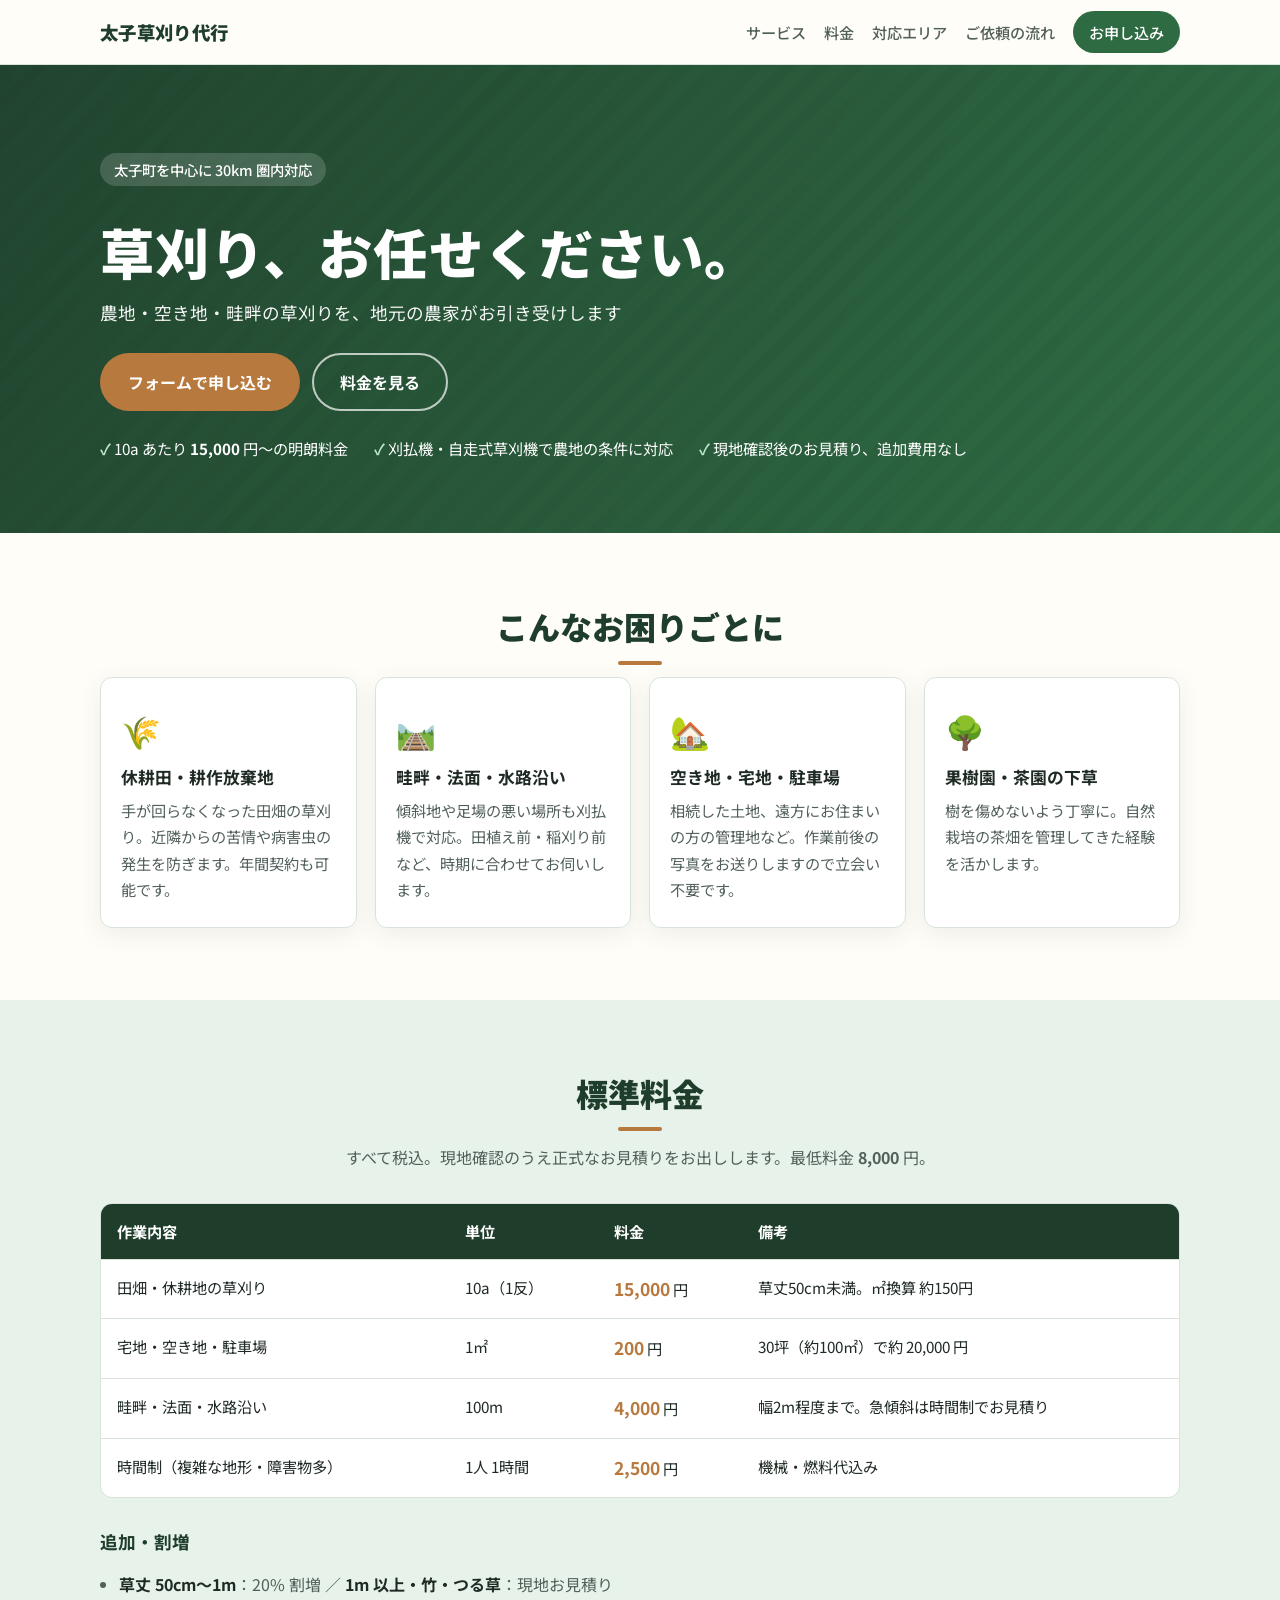
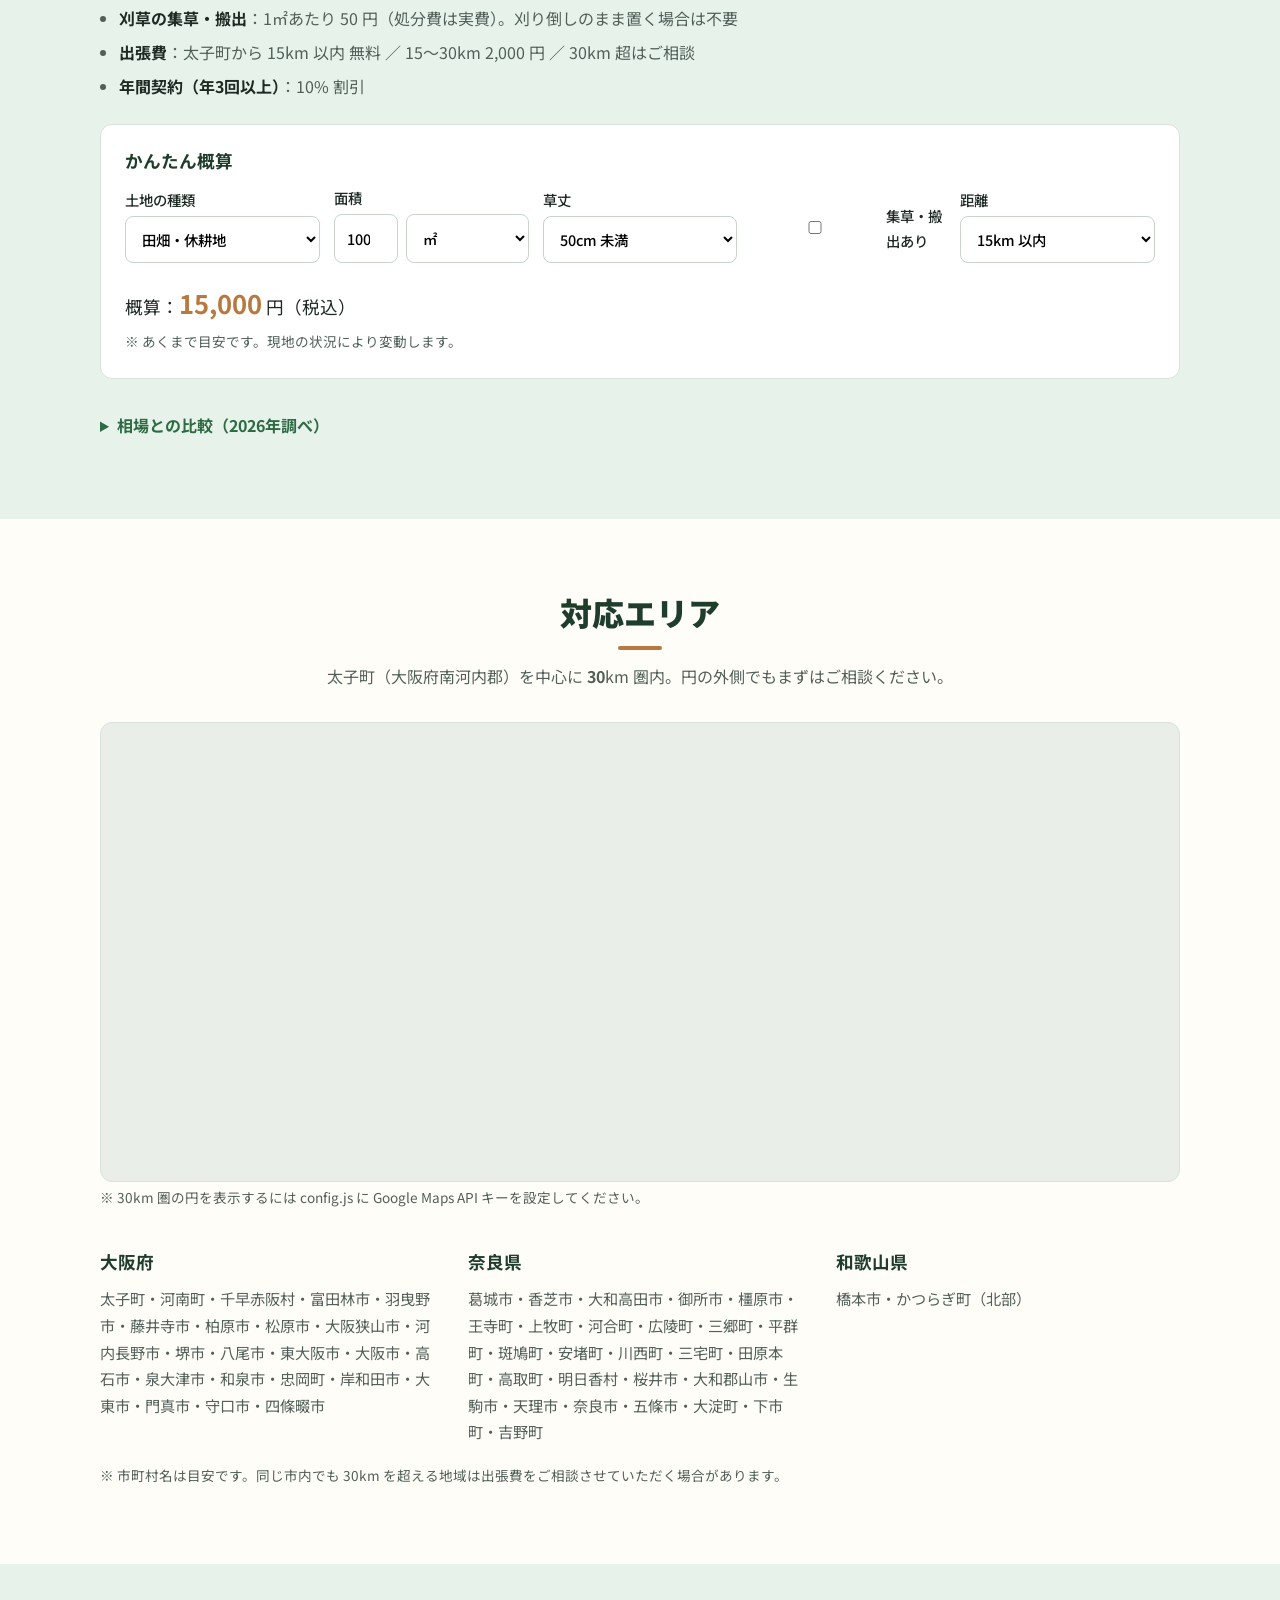
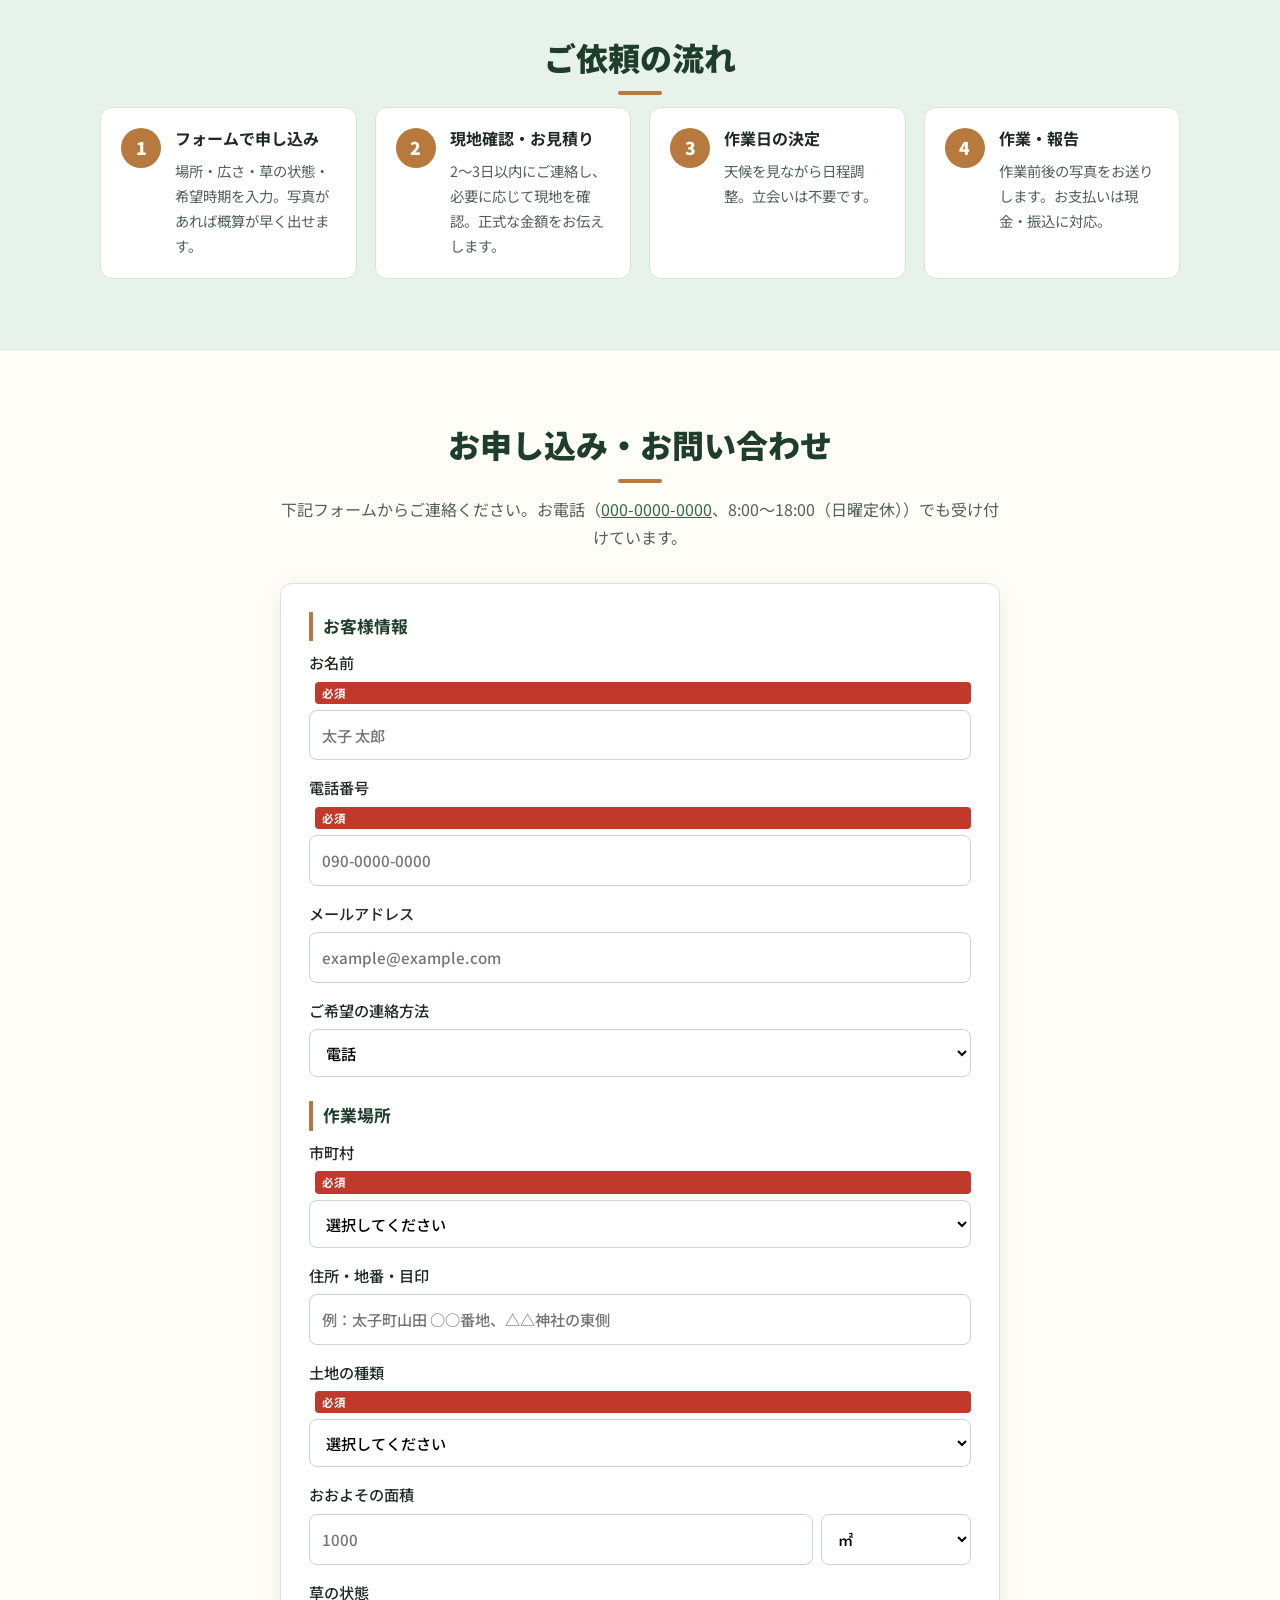
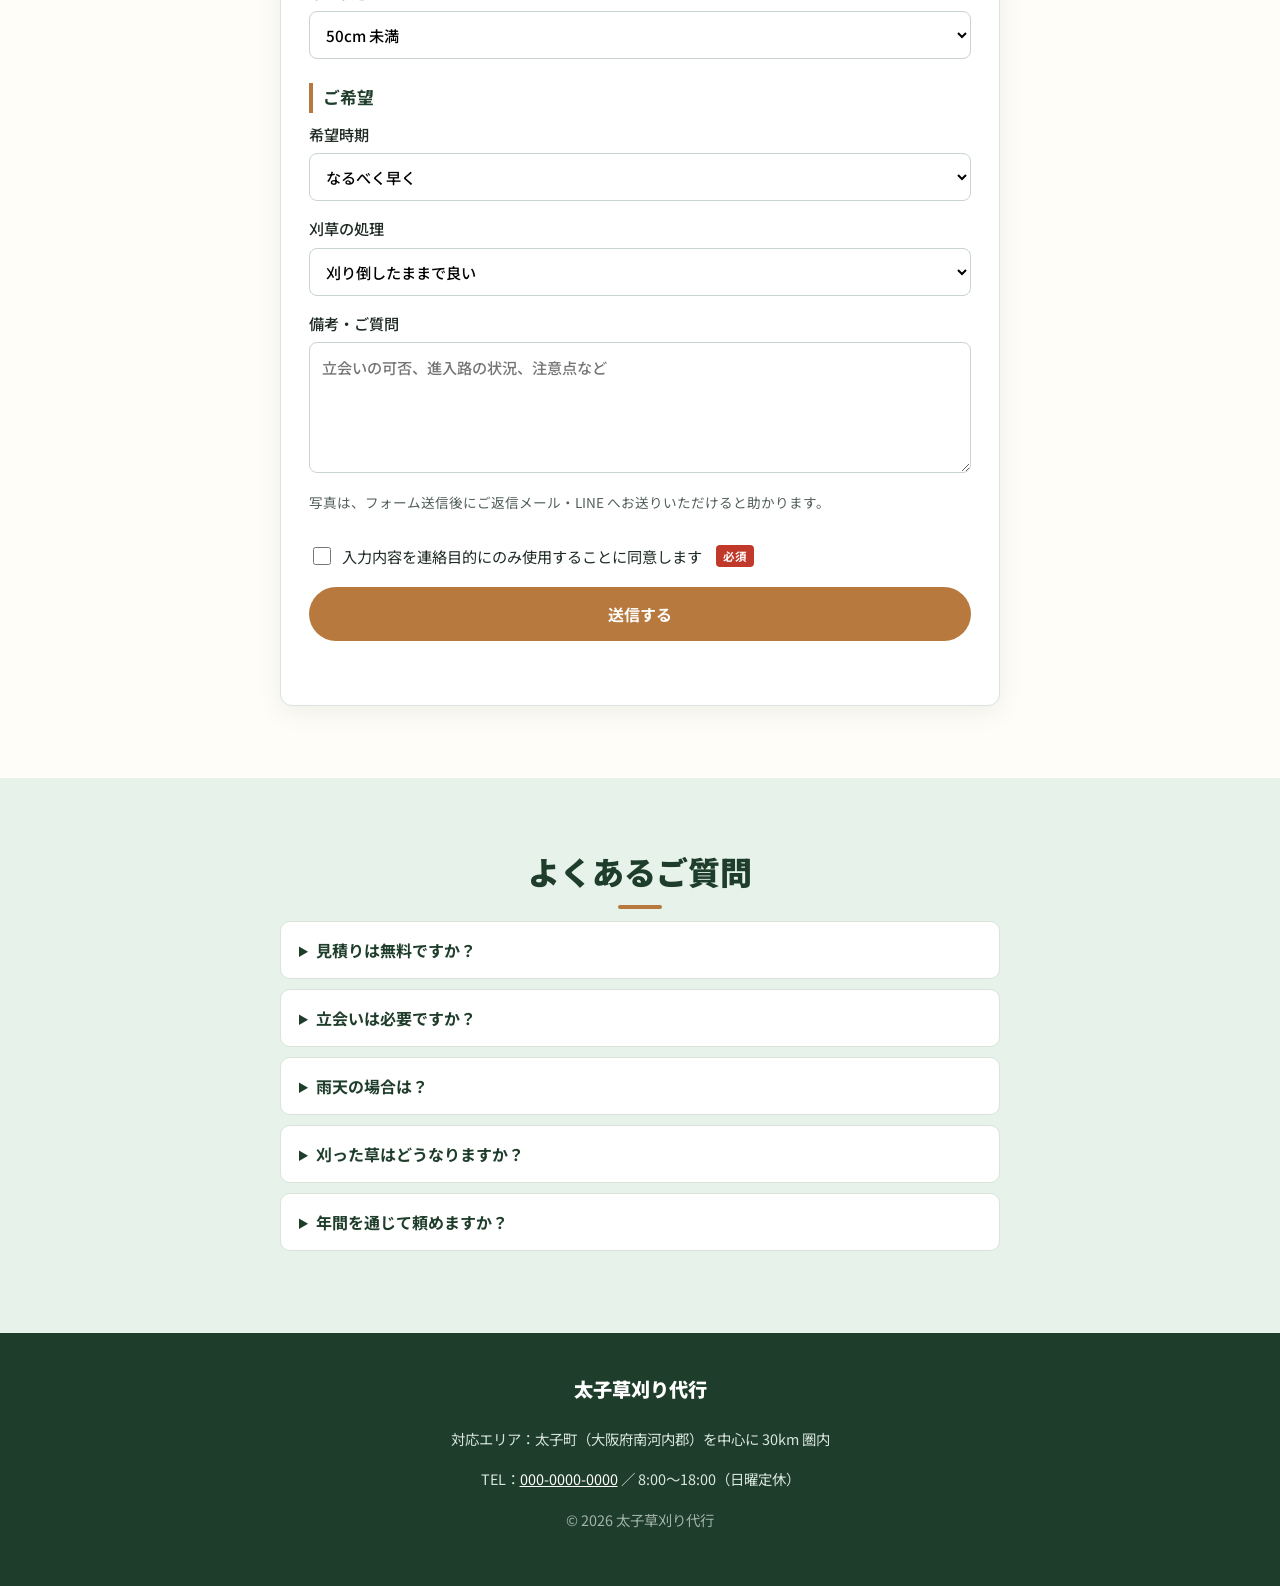
==== index.html @ 206f09eb "草刈り代行サービスのウェブサイトを作成 - 太子町（大阪府南河内郡）を中心に30km圏内を対応エリアとするLP - Google Maps でピンと30km円を表示（APIキー未設定時は埋め込み地図に" ====
<!DOCTYPE html>
<html lang="ja">
<head>
  <meta charset="UTF-8">
  <meta name="viewport" content="width=device-width, initial-scale=1.0">
  <title>太子草刈り代行｜農地・空き地の草刈り代行サービス（太子町から30km圏内）</title>
  <meta name="description" content="大阪府太子町を中心に30km圏内で、田畑・休耕地・畦畔・空き地の草刈りを代行します。明朗な標準料金、フォームで簡単受付。">
  <link rel="preconnect" href="https://fonts.googleapis.com">
  <link href="https://fonts.googleapis.com/css2?family=Noto+Sans+JP:wght@400;500;700;900&display=swap" rel="stylesheet">
  <link rel="stylesheet" href="assets/style.css">
</head>
<body>

<header class="site-header">
  <div class="container header-inner">
    <a href="#top" class="brand" data-biz="name">太子草刈り代行</a>
    <nav class="nav">
      <a href="#service">サービス</a>
      <a href="#pricing">料金</a>
      <a href="#area">対応エリア</a>
      <a href="#flow">ご依頼の流れ</a>
      <a href="#contact" class="nav-cta">お申し込み</a>
    </nav>
  </div>
</header>

<main id="top">

  <!-- ヒーロー -->
  <section class="hero">
    <div class="container hero-inner">
      <p class="hero-eyebrow">太子町を中心に 30km 圏内対応</p>
      <h1 class="hero-title">草刈り、<br class="sp-only">お任せください。</h1>
      <p class="hero-lead" data-biz="tagline">農地・空き地・畦畔の草刈りを、地元の農家がお引き受けします</p>
      <div class="hero-actions">
        <a href="#contact" class="btn btn-primary">フォームで申し込む</a>
        <a href="#pricing" class="btn btn-ghost">料金を見る</a>
      </div>
      <ul class="hero-points">
        <li>10a あたり <strong data-price="farmlandPer10a">15,000</strong> 円〜の明朗料金</li>
        <li>刈払機・自走式草刈機で農地の条件に対応</li>
        <li>現地確認後のお見積り、追加費用なし</li>
      </ul>
    </div>
  </section>

  <!-- サービス -->
  <section id="service" class="section">
    <div class="container">
      <h2 class="section-title">こんなお困りごとに</h2>
      <div class="cards">
        <article class="card">
          <div class="card-icon">🌾</div>
          <h3>休耕田・耕作放棄地</h3>
          <p>手が回らなくなった田畑の草刈り。近隣からの苦情や病害虫の発生を防ぎます。年間契約も可能です。</p>
        </article>
        <article class="card">
          <div class="card-icon">🛤️</div>
          <h3>畦畔・法面・水路沿い</h3>
          <p>傾斜地や足場の悪い場所も刈払機で対応。田植え前・稲刈り前など、時期に合わせてお伺いします。</p>
        </article>
        <article class="card">
          <div class="card-icon">🏡</div>
          <h3>空き地・宅地・駐車場</h3>
          <p>相続した土地、遠方にお住まいの方の管理地など。作業前後の写真をお送りしますので立会い不要です。</p>
        </article>
        <article class="card">
          <div class="card-icon">🌳</div>
          <h3>果樹園・茶園の下草</h3>
          <p>樹を傷めないよう丁寧に。自然栽培の茶畑を管理してきた経験を活かします。</p>
        </article>
      </div>
    </div>
  </section>

  <!-- 料金 -->
  <section id="pricing" class="section section-alt">
    <div class="container">
      <h2 class="section-title">標準料金</h2>
      <p class="section-lead">すべて税込。現地確認のうえ正式なお見積りをお出しします。最低料金 <strong data-price="minCharge">8,000</strong> 円。</p>

      <div class="table-wrap">
        <table class="price-table">
          <thead>
            <tr><th>作業内容</th><th>単位</th><th>料金</th><th>備考</th></tr>
          </thead>
          <tbody>
            <tr>
              <td>田畑・休耕地の草刈り</td>
              <td>10a（1反）</td>
              <td><strong data-price="farmlandPer10a">15,000</strong> 円</td>
              <td>草丈50cm未満。㎡換算 約<span data-price="farmlandPerSqm">150</span>円</td>
            </tr>
            <tr>
              <td>宅地・空き地・駐車場</td>
              <td>1㎡</td>
              <td><strong data-price="residentialPerSqm">200</strong> 円</td>
              <td>30坪（約100㎡）で約 <span data-calc="residential100">20,000</span> 円</td>
            </tr>
            <tr>
              <td>畦畔・法面・水路沿い</td>
              <td>100m</td>
              <td><strong data-price="ridgePer100m">4,000</strong> 円</td>
              <td>幅2m程度まで。急傾斜は時間制でお見積り</td>
            </tr>
            <tr>
              <td>時間制（複雑な地形・障害物多）</td>
              <td>1人 1時間</td>
              <td><strong data-price="hourly">2,500</strong> 円</td>
              <td>機械・燃料代込み</td>
            </tr>
          </tbody>
        </table>
      </div>

      <h3 class="sub-title">追加・割増</h3>
      <ul class="fee-list">
        <li><strong>草丈 50cm〜1m</strong>：<span data-price-pct="tallGrassSurcharge">20</span>% 割増 ／ <strong>1m 以上・竹・つる草</strong>：現地お見積り</li>
        <li><strong>刈草の集草・搬出</strong>：1㎡あたり <span data-price="disposalPerSqm">50</span> 円（処分費は実費）。刈り倒しのまま置く場合は不要</li>
        <li><strong>出張費</strong>：太子町から 15km 以内 無料 ／ 15〜30km <span data-price="travelFeeOver15km">2,000</span> 円 ／ 30km 超はご相談</li>
        <li><strong>年間契約（年3回以上）</strong>：10% 割引</li>
      </ul>

      <!-- 概算シミュレーター -->
      <div class="calc">
        <h3 class="sub-title">かんたん概算</h3>
        <div class="calc-grid">
          <label>土地の種類
            <select id="calc-type">
              <option value="farmland">田畑・休耕地</option>
              <option value="residential">宅地・空き地・駐車場</option>
            </select>
          </label>
          <label>面積
            <span class="input-unit">
              <input type="number" id="calc-area" min="1" step="1" value="1000" inputmode="numeric">
              <select id="calc-unit">
                <option value="sqm">㎡</option>
                <option value="a">a（アール）</option>
                <option value="tsubo">坪</option>
              </select>
            </span>
          </label>
          <label>草丈
            <select id="calc-height">
              <option value="low">50cm 未満</option>
              <option value="mid">50cm〜1m（20%増）</option>
            </select>
          </label>
          <label class="check">
            <input type="checkbox" id="calc-disposal"> 集草・搬出あり
          </label>
          <label>距離
            <select id="calc-distance">
              <option value="near">15km 以内</option>
              <option value="far">15〜30km</option>
            </select>
          </label>
        </div>
        <p class="calc-result">概算：<strong id="calc-total">—</strong> 円（税込）</p>
        <p class="calc-note">※ あくまで目安です。現地の状況により変動します。</p>
      </div>

      <details class="market">
        <summary>相場との比較（2026年調べ）</summary>
        <div class="table-wrap">
          <table class="price-table compact">
            <thead><tr><th>依頼先</th><th>相場</th><th>特徴</th></tr></thead>
            <tbody>
              <tr><td>造園・専門業者（宅地）</td><td>100〜300円/㎡（草丈高いと〜500円）</td><td>仕上がり丁寧、出張費・処分費別途が多い</td></tr>
              <tr><td>シルバー人材センター</td><td>1,000〜2,000円/時間、または100〜300円/㎡</td><td>安価だが繁忙期は数週間待ち、機械作業に制限</td></tr>
              <tr><td>農地専門の受託（休耕田）</td><td>1万円台前半〜4万円/10a</td><td>畦畔・搬出・草丈1m超で加算</td></tr>
              <tr><td>畦畔草刈り（農業会議標準）</td><td>約4,300円/100m、時間制1,350〜2,500円</td><td>自治体の農作業標準料金の例</td></tr>
            </tbody>
          </table>
        </div>
        <p class="calc-note">出典一覧は <a href="docs/pricing-research.md">料金調査メモ</a> をご覧ください。</p>
      </details>
    </div>
  </section>

  <!-- 対応エリア -->
  <section id="area" class="section">
    <div class="container">
      <h2 class="section-title">対応エリア</h2>
      <p class="section-lead"><span data-center-label>太子町（大阪府南河内郡）</span>を中心に <strong data-radius>30</strong>km 圏内。円の外側でもまずはご相談ください。</p>

      <div id="map" class="map" aria-label="対応エリア地図"></div>
      <p id="map-note" class="calc-note"></p>

      <div class="area-lists">
        <div>
          <h3 class="sub-title">大阪府</h3>
          <p>太子町・河南町・千早赤阪村・富田林市・羽曳野市・藤井寺市・柏原市・松原市・大阪狭山市・河内長野市・堺市・八尾市・東大阪市・大阪市・高石市・泉大津市・和泉市・忠岡町・岸和田市・大東市・門真市・守口市・四條畷市</p>
        </div>
        <div>
          <h3 class="sub-title">奈良県</h3>
          <p>葛城市・香芝市・大和高田市・御所市・橿原市・王寺町・上牧町・河合町・広陵町・三郷町・平群町・斑鳩町・安堵町・川西町・三宅町・田原本町・高取町・明日香村・桜井市・大和郡山市・生駒市・天理市・奈良市・五條市・大淀町・下市町・吉野町</p>
        </div>
        <div>
          <h3 class="sub-title">和歌山県</h3>
          <p>橋本市・かつらぎ町（北部）</p>
        </div>
      </div>
      <p class="calc-note">※ 市町村名は目安です。同じ市内でも 30km を超える地域は出張費をご相談させていただく場合があります。</p>
    </div>
  </section>

  <!-- 流れ -->
  <section id="flow" class="section section-alt">
    <div class="container">
      <h2 class="section-title">ご依頼の流れ</h2>
      <ol class="flow">
        <li><span class="flow-num">1</span><div><h3>フォームで申し込み</h3><p>場所・広さ・草の状態・希望時期を入力。写真があれば概算が早く出せます。</p></div></li>
        <li><span class="flow-num">2</span><div><h3>現地確認・お見積り</h3><p>2〜3日以内にご連絡し、必要に応じて現地を確認。正式な金額をお伝えします。</p></div></li>
        <li><span class="flow-num">3</span><div><h3>作業日の決定</h3><p>天候を見ながら日程調整。立会いは不要です。</p></div></li>
        <li><span class="flow-num">4</span><div><h3>作業・報告</h3><p>作業前後の写真をお送りします。お支払いは現金・振込に対応。</p></div></li>
      </ol>
    </div>
  </section>

  <!-- 申し込みフォーム -->
  <section id="contact" class="section">
    <div class="container narrow">
      <h2 class="section-title">お申し込み・お問い合わせ</h2>
      <p class="section-lead">下記フォームからご連絡ください。お電話（<a href="#" data-biz-tel>000-0000-0000</a>、<span data-biz="hours">8:00〜18:00</span>）でも受け付けています。</p>

      <form id="request-form" class="form" novalidate>
        <input type="text" name="_gotcha" class="hp" tabindex="-1" autocomplete="off">

        <fieldset>
          <legend>お客様情報</legend>
          <label>お名前 <span class="req">必須</span>
            <input type="text" name="name" required autocomplete="name" placeholder="太子 太郎">
          </label>
          <label>電話番号 <span class="req">必須</span>
            <input type="tel" name="phone" required autocomplete="tel" placeholder="090-0000-0000">
          </label>
          <label>メールアドレス
            <input type="email" name="email" autocomplete="email" placeholder="example@example.com">
          </label>
          <label>ご希望の連絡方法
            <select name="contact_method">
              <option>電話</option>
              <option>メール</option>
              <option>LINE</option>
            </select>
          </label>
        </fieldset>

        <fieldset>
          <legend>作業場所</legend>
          <label>市町村 <span class="req">必須</span>
            <select name="city" id="city-select" required>
              <option value="">選択してください</option>
            </select>
          </label>
          <label>住所・地番・目印
            <input type="text" name="address" placeholder="例：太子町山田 ○○番地、△△神社の東側">
          </label>
          <label>土地の種類 <span class="req">必須</span>
            <select name="land_type" required>
              <option value="">選択してください</option>
              <option>田・休耕田</option>
              <option>畑・休耕畑</option>
              <option>畦畔・法面・水路沿い</option>
              <option>空き地・宅地</option>
              <option>駐車場・資材置き場</option>
              <option>果樹園・茶園</option>
              <option>その他</option>
            </select>
          </label>
          <label>おおよその面積
            <span class="input-unit">
              <input type="number" name="area" min="1" step="1" inputmode="numeric" placeholder="1000">
              <select name="area_unit">
                <option>㎡</option>
                <option>a</option>
                <option>坪</option>
                <option>m（畦の長さ）</option>
              </select>
            </span>
          </label>
          <label>草の状態
            <select name="grass_height">
              <option>50cm 未満</option>
              <option>50cm〜1m</option>
              <option>1m 以上</option>
              <option>竹・つる草・木が混じる</option>
              <option>わからない</option>
            </select>
          </label>
        </fieldset>

        <fieldset>
          <legend>ご希望</legend>
          <label>希望時期
            <select name="timing">
              <option>なるべく早く</option>
              <option>1ヶ月以内</option>
              <option>日程指定あり（備考に記入）</option>
              <option>年間契約を相談したい</option>
            </select>
          </label>
          <label>刈草の処理
            <select name="disposal">
              <option>刈り倒したままで良い</option>
              <option>集草・搬出してほしい</option>
              <option>相談したい</option>
            </select>
          </label>
          <label>備考・ご質問
            <textarea name="message" rows="4" placeholder="立会いの可否、進入路の状況、注意点など"></textarea>
          </label>
          <p class="calc-note">写真は、フォーム送信後にご返信メール・LINE へお送りいただけると助かります。</p>
        </fieldset>

        <label class="check consent">
          <input type="checkbox" name="consent" required> 入力内容を連絡目的にのみ使用することに同意します <span class="req">必須</span>
        </label>

        <button type="submit" class="btn btn-primary btn-block" id="submit-btn">送信する</button>
        <p id="form-status" class="form-status" role="status" aria-live="polite"></p>
      </form>
    </div>
  </section>

  <!-- FAQ -->
  <section class="section section-alt">
    <div class="container narrow">
      <h2 class="section-title">よくあるご質問</h2>
      <details class="faq"><summary>見積りは無料ですか？</summary><p>無料です。写真で概算をお伝えし、必要な場合のみ現地確認に伺います。</p></details>
      <details class="faq"><summary>立会いは必要ですか？</summary><p>不要です。場所と範囲が分かれば、作業前後の写真をお送りして完了報告します。</p></details>
      <details class="faq"><summary>雨天の場合は？</summary><p>安全のため延期し、翌候補日をご連絡します。</p></details>
      <details class="faq"><summary>刈った草はどうなりますか？</summary><p>基本は刈り倒したまま（農地では堆肥化に有効）。搬出をご希望の場合は集草費と処分実費を頂きます。</p></details>
      <details class="faq"><summary>年間を通じて頼めますか？</summary><p>年3回以上の年間契約で10%割引となります。時期は田植え前・梅雨明け・秋など、ご相談のうえ決めます。</p></details>
    </div>
  </section>

</main>

<footer class="site-footer">
  <div class="container">
    <p class="footer-brand" data-biz="name">太子草刈り代行</p>
    <p>対応エリア：<span data-center-label>太子町</span>を中心に <span data-radius>30</span>km 圏内</p>
    <p>TEL：<a href="#" data-biz-tel>000-0000-0000</a> ／ <span data-biz="hours">8:00〜18:00</span></p>
    <p class="copyright">© <span id="year"></span> <span data-biz="name">太子草刈り代行</span></p>
  </div>
</footer>

<script src="config.js"></script>
<script src="assets/app.js"></script>
</body>
</html>
---- assets/style.css ----
:root {
  --green-900: #1f3d2b;
  --green-700: #2e6b43;
  --green-500: #3f8f5a;
  --green-100: #e6f2ea;
  --earth-500: #b7793d;
  --earth-100: #fbf4ea;
  --ink: #1e2a23;
  --ink-soft: #52605a;
  --line: #d9e3dc;
  --bg: #fffdf8;
  --white: #fff;
  --radius: 12px;
  --shadow: 0 6px 24px rgba(31, 61, 43, .08);
}

* { box-sizing: border-box; }
html { scroll-behavior: smooth; scroll-padding-top: 72px; }
body {
  margin: 0;
  font-family: "Noto Sans JP", "Hiragino Sans", "Yu Gothic", sans-serif;
  color: var(--ink);
  background: var(--bg);
  line-height: 1.75;
  -webkit-font-smoothing: antialiased;
}
a { color: var(--green-700); }
h1, h2, h3 { line-height: 1.35; margin: 0 0 .5em; }
p { margin: 0 0 1em; }
.container { width: min(1080px, 100% - 32px); margin-inline: auto; }
.container.narrow { width: min(720px, 100% - 32px); }
.sp-only { display: none; }

/* header */
.site-header {
  position: sticky; top: 0; z-index: 50;
  background: rgba(255, 253, 248, .92);
  backdrop-filter: blur(8px);
  border-bottom: 1px solid var(--line);
}
.header-inner { display: flex; align-items: center; justify-content: space-between; height: 64px; }
.brand { font-weight: 900; font-size: 1.15rem; color: var(--green-900); text-decoration: none; letter-spacing: .02em; }
.nav { display: flex; gap: 18px; align-items: center; }
.nav a { text-decoration: none; color: var(--ink-soft); font-weight: 500; font-size: .95rem; }
.nav a:hover { color: var(--green-700); }
.nav-cta { background: var(--green-700); color: #fff !important; padding: 8px 16px; border-radius: 999px; }

/* hero */
.hero {
  background:
    linear-gradient(120deg, rgba(31,61,43,.88), rgba(46,107,67,.72)),
    repeating-linear-gradient(135deg, #2e6b43 0 12px, #35774c 12px 24px);
  color: #fff;
  padding: 88px 0 72px;
}
.hero-eyebrow { display: inline-block; background: rgba(255,255,255,.16); padding: 4px 14px; border-radius: 999px; font-size: .9rem; font-weight: 500; }
.hero-title { font-size: clamp(2.1rem, 5vw, 3.4rem); font-weight: 900; letter-spacing: .02em; margin: 14px 0 10px; }
.hero-lead { font-size: 1.1rem; opacity: .95; max-width: 640px; }
.hero-actions { display: flex; gap: 12px; flex-wrap: wrap; margin: 24px 0; }
.hero-points { list-style: none; padding: 0; margin: 0; display: flex; gap: 10px 26px; flex-wrap: wrap; font-size: .95rem; }
.hero-points li::before { content: "✓ "; color: #b9e6c6; font-weight: 700; }

/* buttons */
.btn {
  display: inline-block; padding: 13px 26px; border-radius: 999px;
  font-weight: 700; text-decoration: none; border: 2px solid transparent;
  cursor: pointer; font-size: 1rem; font-family: inherit; transition: transform .12s, box-shadow .12s;
}
.btn:hover { transform: translateY(-1px); box-shadow: var(--shadow); }
.btn-primary { background: var(--earth-500); color: #fff; }
.btn-ghost { background: transparent; color: #fff; border-color: rgba(255,255,255,.7); }
.btn-block { width: 100%; }
.btn[disabled] { opacity: .6; cursor: wait; transform: none; }

/* sections */
.section { padding: 72px 0; }
.section-alt { background: var(--green-100); }
.section-title { font-size: clamp(1.5rem, 3vw, 2rem); font-weight: 900; color: var(--green-900); text-align: center; margin-bottom: 12px; }
.section-title::after { content: ""; display: block; width: 44px; height: 4px; background: var(--earth-500); border-radius: 2px; margin: 12px auto 0; }
.section-lead { text-align: center; color: var(--ink-soft); max-width: 720px; margin: 0 auto 32px; }
.sub-title { font-size: 1.1rem; font-weight: 700; color: var(--green-900); margin: 32px 0 12px; }

/* cards */
.cards { display: grid; grid-template-columns: repeat(auto-fit, minmax(230px, 1fr)); gap: 18px; }
.card { background: var(--white); border: 1px solid var(--line); border-radius: var(--radius); padding: 24px 20px; box-shadow: var(--shadow); }
.card-icon { font-size: 2rem; margin-bottom: 8px; }
.card h3 { font-size: 1.05rem; }
.card p { color: var(--ink-soft); font-size: .95rem; margin: 0; }

/* tables */
.table-wrap { overflow-x: auto; background: var(--white); border-radius: var(--radius); border: 1px solid var(--line); }
.price-table { width: 100%; border-collapse: collapse; font-size: .95rem; min-width: 560px; }
.price-table th, .price-table td { padding: 14px 16px; text-align: left; border-bottom: 1px solid var(--line); vertical-align: top; }
.price-table thead th { background: var(--green-900); color: #fff; font-weight: 700; }
.price-table tbody tr:last-child td { border-bottom: 0; }
.price-table strong { color: var(--earth-500); font-size: 1.15em; }
.price-table.compact { min-width: 480px; font-size: .9rem; }
.fee-list { padding-left: 1.2em; color: var(--ink-soft); }
.fee-list li { margin-bottom: 6px; }
.fee-list strong { color: var(--ink); }

/* calculator */
.calc { background: var(--white); border: 1px solid var(--line); border-radius: var(--radius); padding: 8px 24px 20px; margin-top: 24px; }
.calc .sub-title { margin-top: 16px; }
.calc-grid { display: grid; grid-template-columns: repeat(auto-fit, minmax(180px, 1fr)); gap: 14px; align-items: end; }
.calc-grid label { display: flex; flex-direction: column; gap: 4px; font-size: .9rem; font-weight: 500; }
.calc-grid label.check { flex-direction: row; align-items: center; gap: 8px; padding-bottom: 10px; }
.calc-result { font-size: 1.1rem; margin: 18px 0 4px; }
.calc-result strong { font-size: 1.6rem; color: var(--earth-500); }
.calc-note { font-size: .85rem; color: var(--ink-soft); margin: 4px 0; }

.market { margin-top: 24px; }
.market summary { cursor: pointer; font-weight: 700; color: var(--green-700); padding: 8px 0; }
.market .table-wrap { margin: 8px 0; }

/* map */
.map { width: 100%; height: 460px; border-radius: var(--radius); border: 1px solid var(--line); background: #e9eee9; overflow: hidden; }
.map iframe { width: 100%; height: 100%; border: 0; }
.area-lists { display: grid; grid-template-columns: repeat(auto-fit, minmax(260px, 1fr)); gap: 0 24px; margin-top: 8px; }
.area-lists p { color: var(--ink-soft); font-size: .95rem; }

/* flow */
.flow { list-style: none; padding: 0; margin: 0; display: grid; grid-template-columns: repeat(auto-fit, minmax(230px, 1fr)); gap: 18px; }
.flow li { display: flex; gap: 14px; background: var(--white); border-radius: var(--radius); padding: 20px; border: 1px solid var(--line); }
.flow-num { flex: 0 0 40px; height: 40px; border-radius: 50%; background: var(--earth-500); color: #fff; font-weight: 900; display: grid; place-items: center; font-size: 1.1rem; }
.flow h3 { font-size: 1rem; }
.flow p { font-size: .9rem; color: var(--ink-soft); margin: 0; }

/* form */
.form { background: var(--white); border: 1px solid var(--line); border-radius: var(--radius); padding: 28px; box-shadow: var(--shadow); }
.form fieldset { border: 0; padding: 0; margin: 0 0 24px; display: grid; gap: 14px; }
.form legend { font-weight: 700; color: var(--green-900); padding: 0; margin-bottom: 8px; font-size: 1.05rem; border-left: 4px solid var(--earth-500); padding-left: 10px; }
.form label { display: flex; flex-direction: column; gap: 6px; font-size: .95rem; font-weight: 500; }
.form input[type=text], .form input[type=tel], .form input[type=email], .form input[type=number],
.form select, .form textarea, .calc input, .calc select {
  font: inherit; padding: 11px 12px; border: 1px solid #c9d4cd; border-radius: 8px; background: #fff; width: 100%;
}
.form input:focus, .form select:focus, .form textarea:focus, .calc input:focus, .calc select:focus {
  outline: 2px solid var(--green-500); outline-offset: 1px; border-color: var(--green-500);
}
.form input:user-invalid, .form select:user-invalid { border-color: #c0392b; }
.input-unit { display: grid; grid-template-columns: 1fr auto; gap: 8px; }
.input-unit select { width: auto; min-width: 90px; }
.req { font-size: .72rem; background: #c0392b; color: #fff; padding: 1px 7px; border-radius: 4px; font-weight: 700; margin-left: 6px; vertical-align: middle; }
.form label.check, .calc label.check { flex-direction: row; align-items: center; gap: 8px; }
.form .consent { margin-bottom: 18px; font-weight: 400; }
.form input[type=checkbox] { width: 18px; height: 18px; accent-color: var(--green-700); }
.hp { position: absolute; left: -9999px; opacity: 0; height: 0; width: 0; }
.form-status { margin: 12px 0 0; font-weight: 500; min-height: 1.5em; }
.form-status.ok { color: var(--green-700); }
.form-status.ng { color: #c0392b; }

/* faq */
.faq { background: var(--white); border: 1px solid var(--line); border-radius: 10px; padding: 4px 18px; margin-bottom: 10px; }
.faq summary { cursor: pointer; font-weight: 700; padding: 10px 0; color: var(--green-900); }
.faq p { color: var(--ink-soft); margin: 0 0 12px; font-size: .95rem; }

/* footer */
.site-footer { background: var(--green-900); color: #d8e6dc; padding: 40px 0; font-size: .9rem; text-align: center; }
.site-footer a { color: #fff; }
.footer-brand { font-weight: 900; font-size: 1.2rem; color: #fff; }
.copyright { opacity: .7; margin-top: 16px; }

@media (max-width: 720px) {
  .sp-only { display: inline; }
  .nav a:not(.nav-cta) { display: none; }
  .hero { padding: 64px 0 52px; }
  .section { padding: 56px 0; }
  .form { padding: 20px 16px; }
  .map { height: 360px; }
}
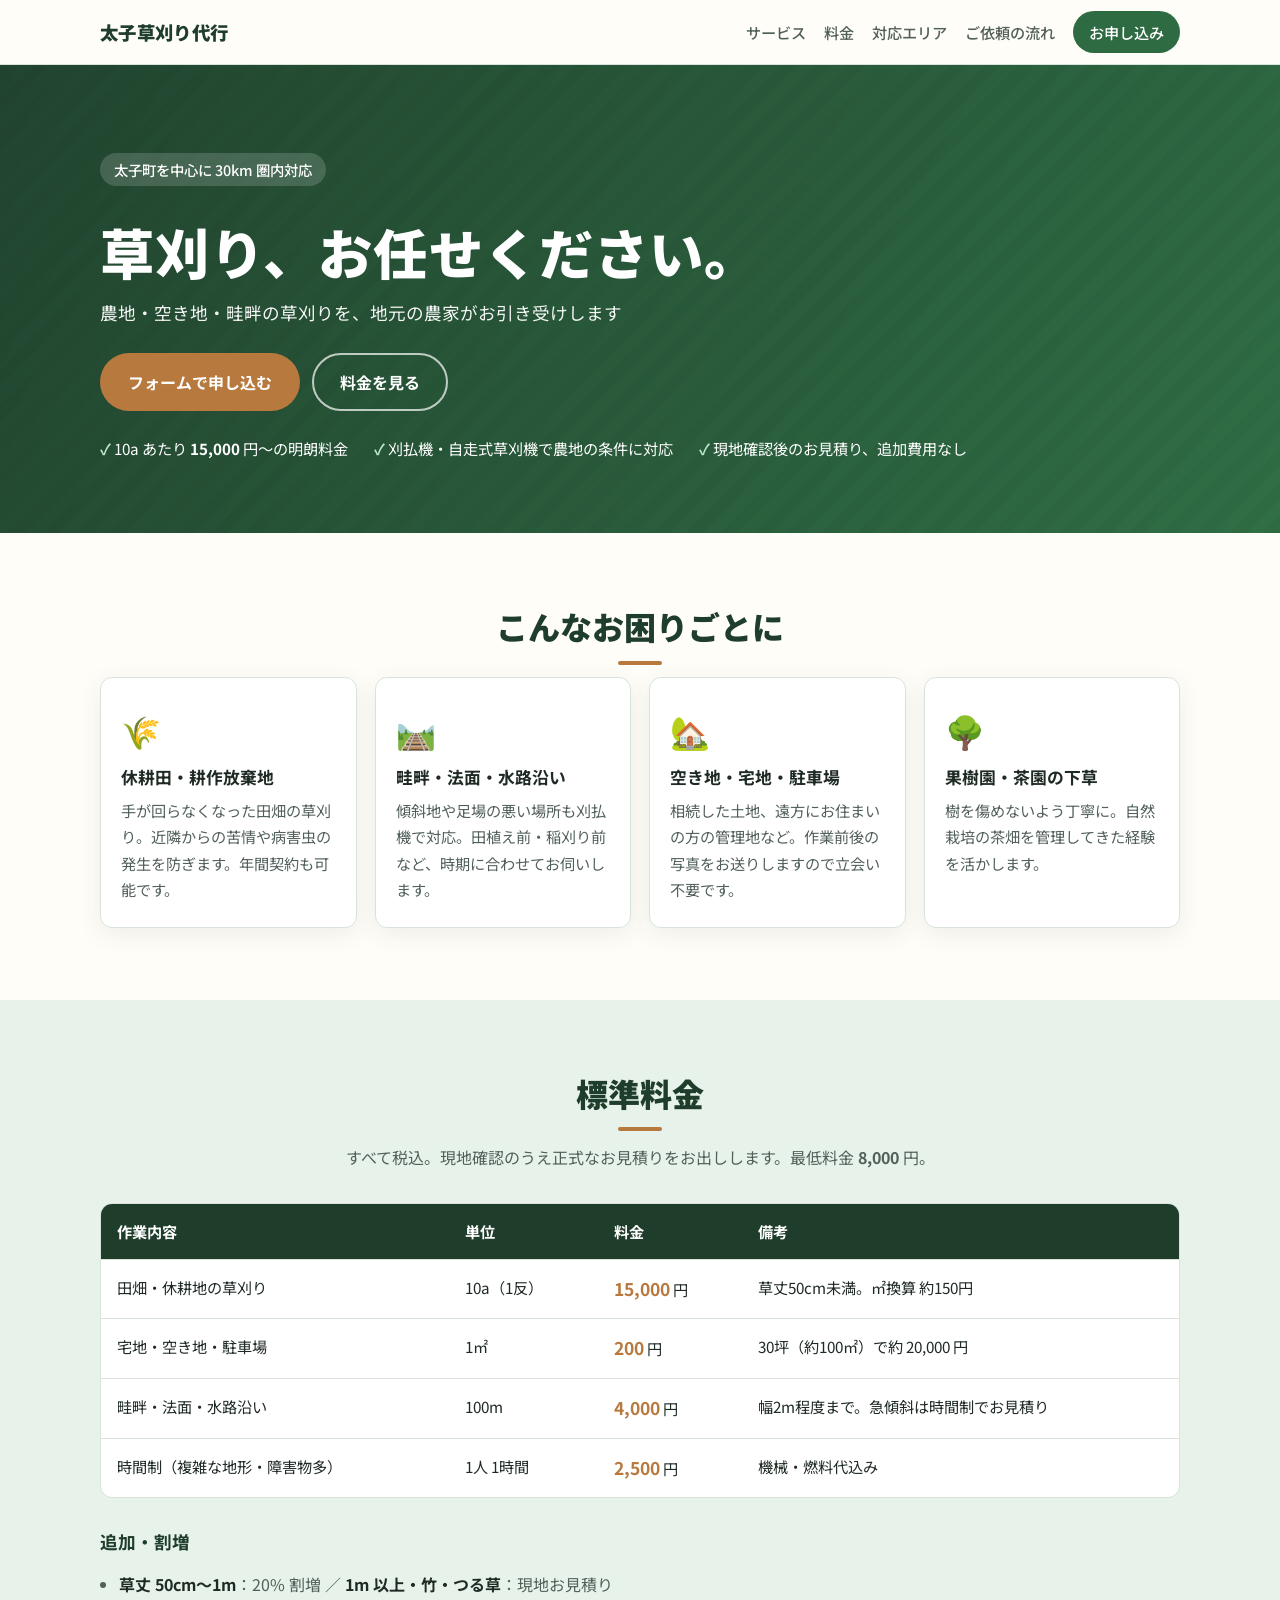
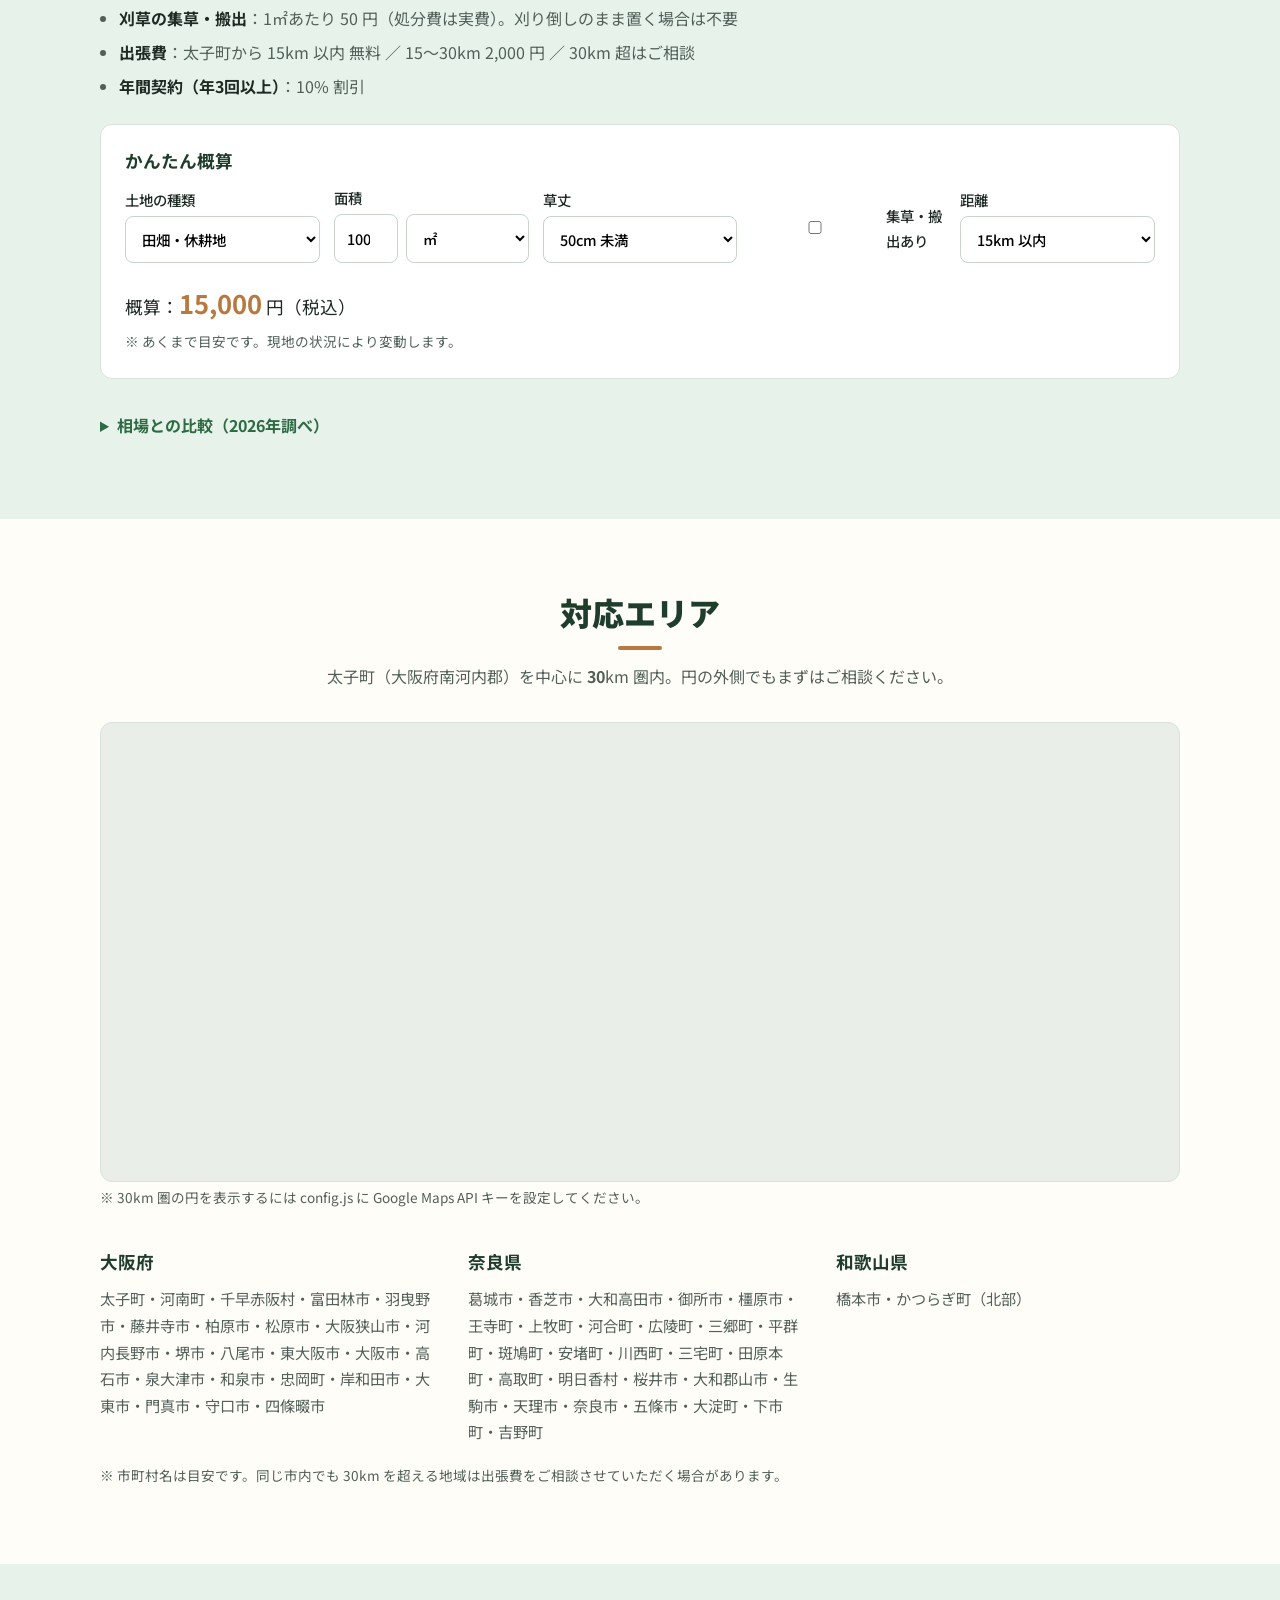
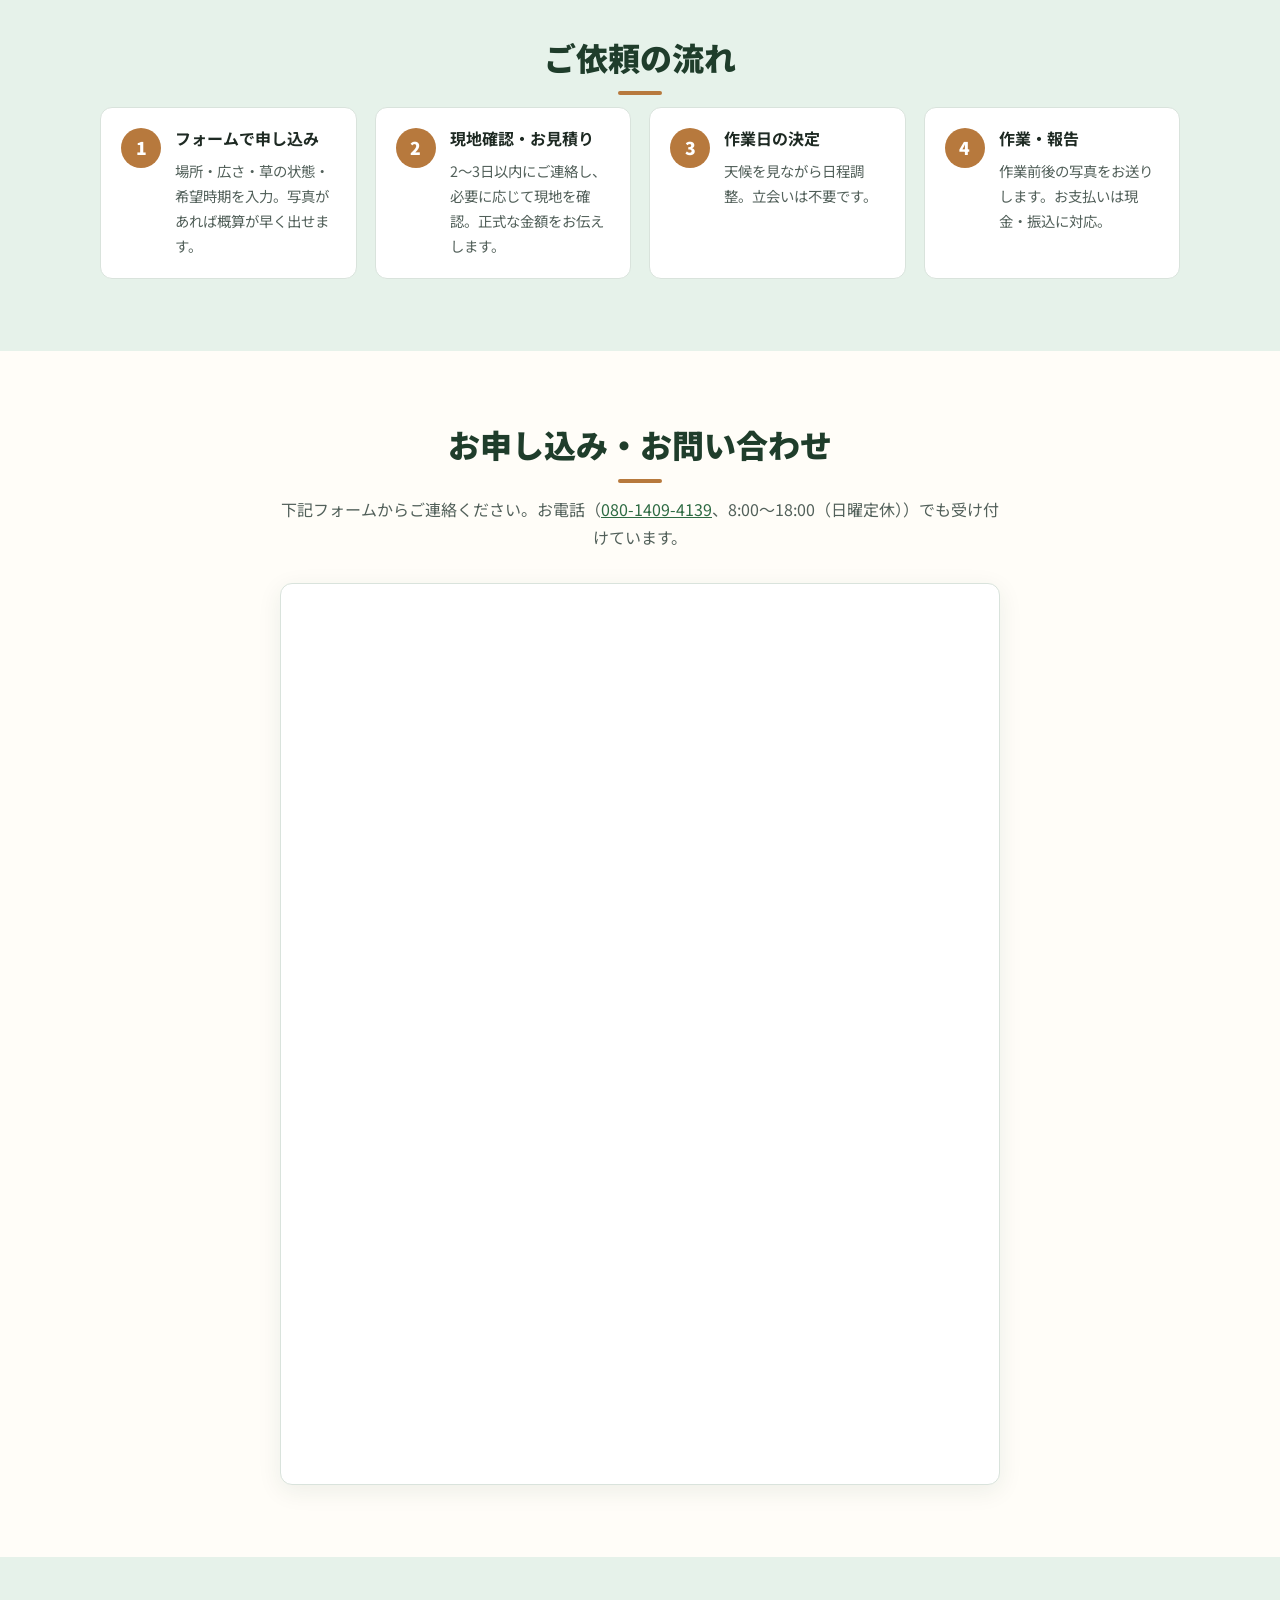
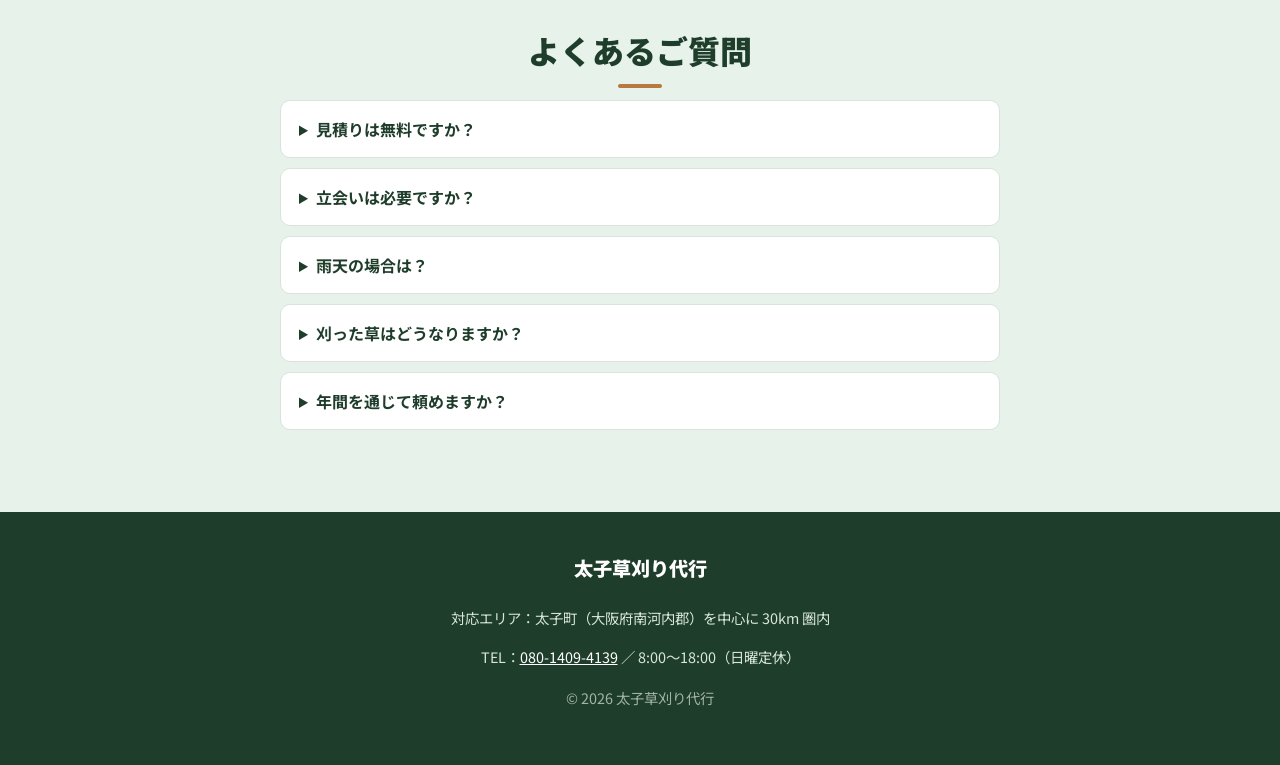
==== commit 6ee41733: "電話番号・メール・Jotform フォームIDを設定 Co-Authored-By: Claude Fable 5.1 <noreply@anthropic.com> Claude-Session: " ====
--- a/index.html
+++ b/index.html
@@ -223,7 +223,9 @@
   <section id="contact" class="section">
     <div class="container narrow">
       <h2 class="section-title">お申し込み・お問い合わせ</h2>
-      <p class="section-lead">下記フォームからご連絡ください。お電話（<a href="#" data-biz-tel>000-0000-0000</a>、<span data-biz="hours">8:00〜18:00</span>）でも受け付けています。</p>
+      <p class="section-lead">下記フォームからご連絡ください。お電話（<a href="#" data-biz-tel>080-1409-4139</a>、<span data-biz="hours">8:00〜18:00</span>）でも受け付けています。</p>
+
+      <div id="jotform-embed" class="jotform-embed" hidden></div>
 
       <form id="request-form" class="form" novalidate>
         <input type="text" name="_gotcha" class="hp" tabindex="-1" autocomplete="off">
@@ -343,7 +345,7 @@
   <div class="container">
     <p class="footer-brand" data-biz="name">太子草刈り代行</p>
     <p>対応エリア：<span data-center-label>太子町</span>を中心に <span data-radius>30</span>km 圏内</p>
-    <p>TEL：<a href="#" data-biz-tel>000-0000-0000</a> ／ <span data-biz="hours">8:00〜18:00</span></p>
+    <p>TEL：<a href="#" data-biz-tel>080-1409-4139</a> ／ <span data-biz="hours">8:00〜18:00</span></p>
     <p class="copyright">© <span id="year"></span> <span data-biz="name">太子草刈り代行</span></p>
   </div>
 </footer>
--- a/assets/style.css
+++ b/assets/style.css
@@ -150,6 +150,10 @@
 .form-status.ok { color: var(--green-700); }
 .form-status.ng { color: #c0392b; }
 
+/* jotform */
+.jotform-embed { background: var(--white); border: 1px solid var(--line); border-radius: var(--radius); box-shadow: var(--shadow); overflow: hidden; }
+.jotform-embed iframe { display: block; width: 100%; min-height: 900px; border: 0; }
+
 /* faq */
 .faq { background: var(--white); border: 1px solid var(--line); border-radius: 10px; padding: 4px 18px; margin-bottom: 10px; }
 .faq summary { cursor: pointer; font-weight: 700; padding: 10px 0; color: var(--green-900); }
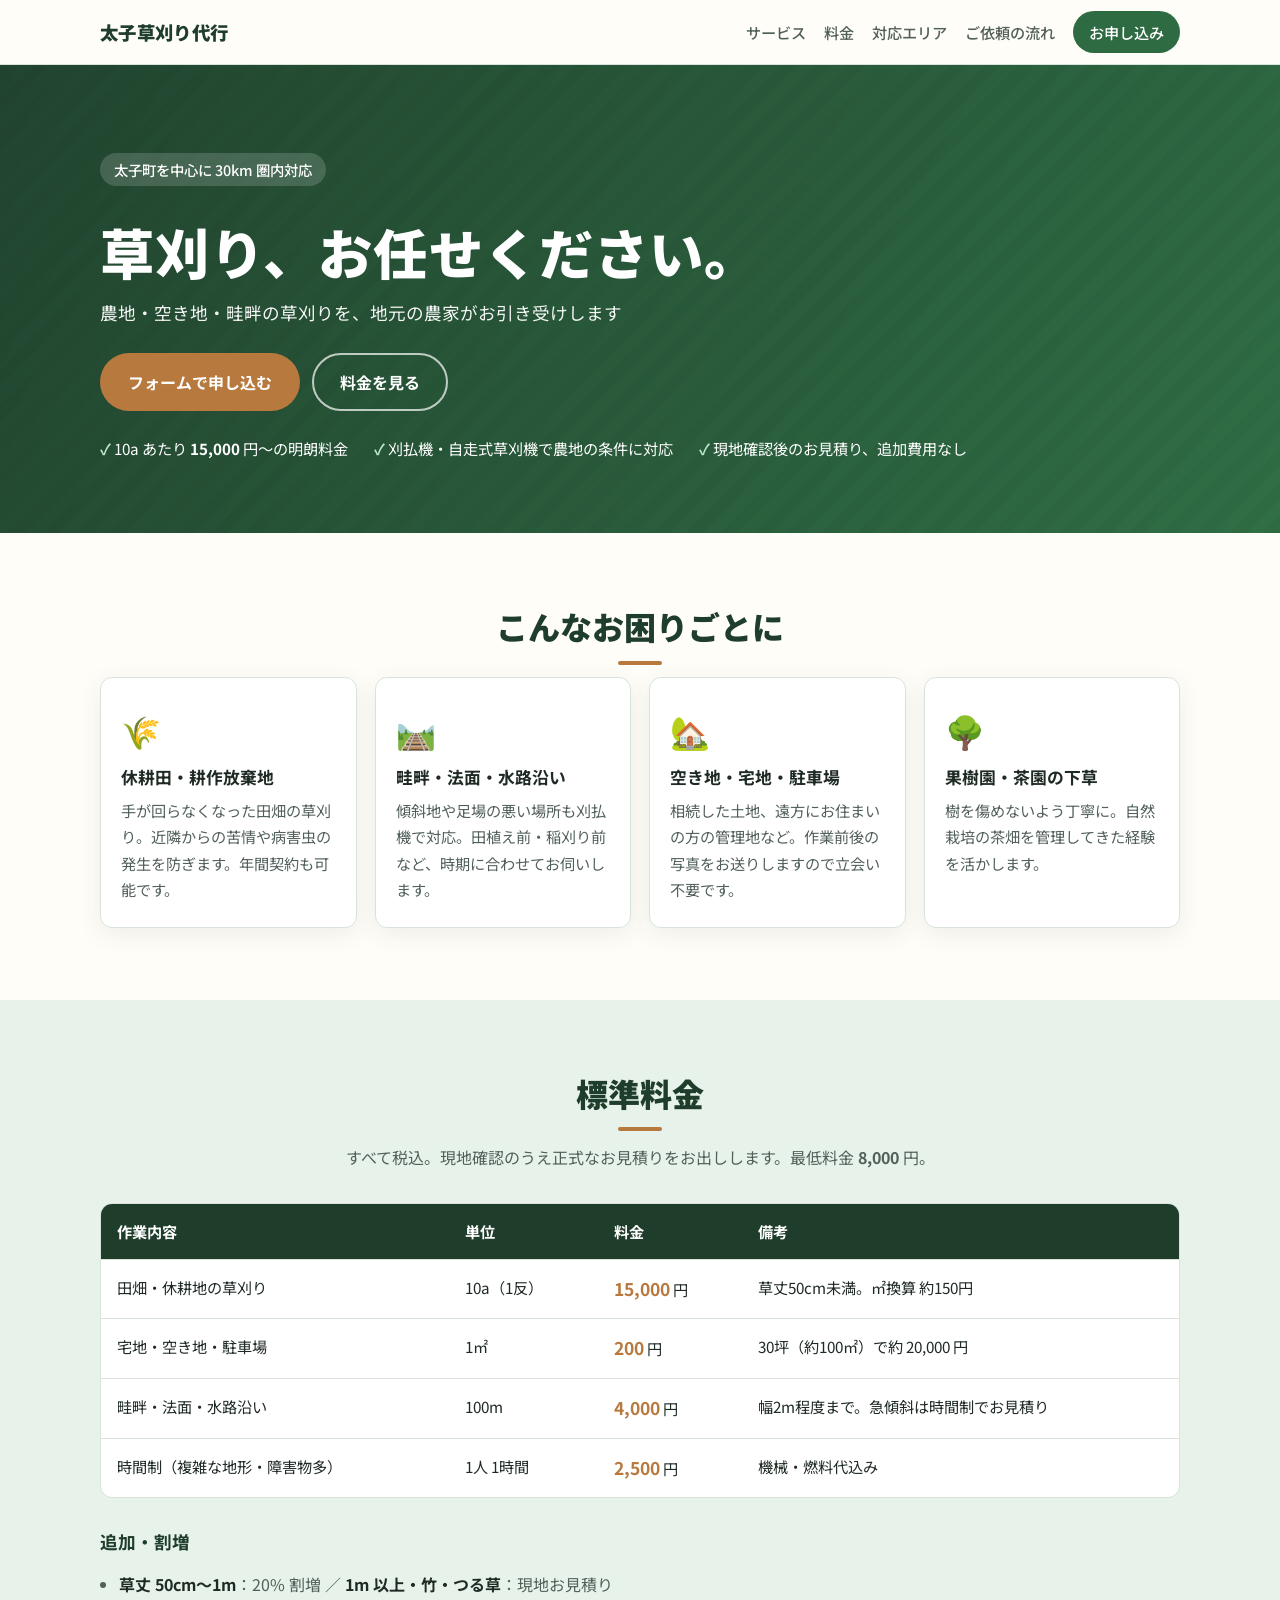
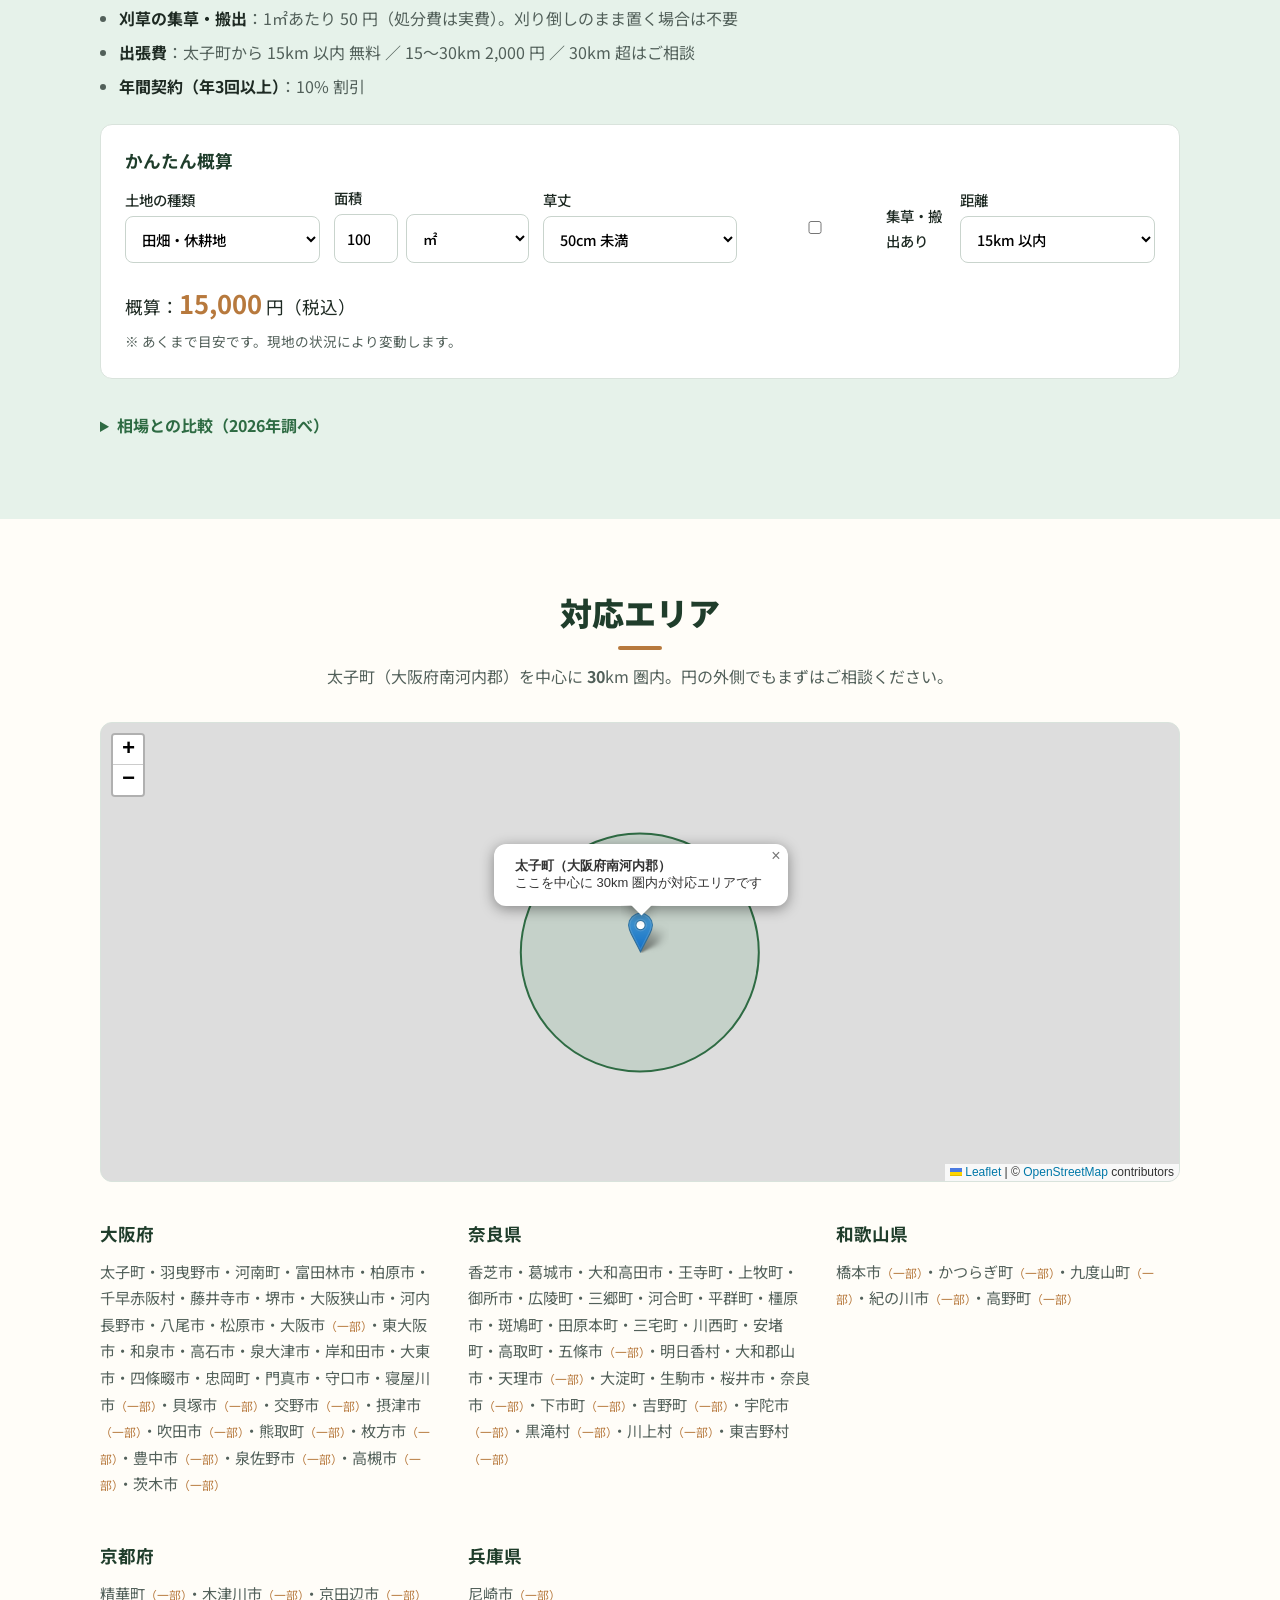
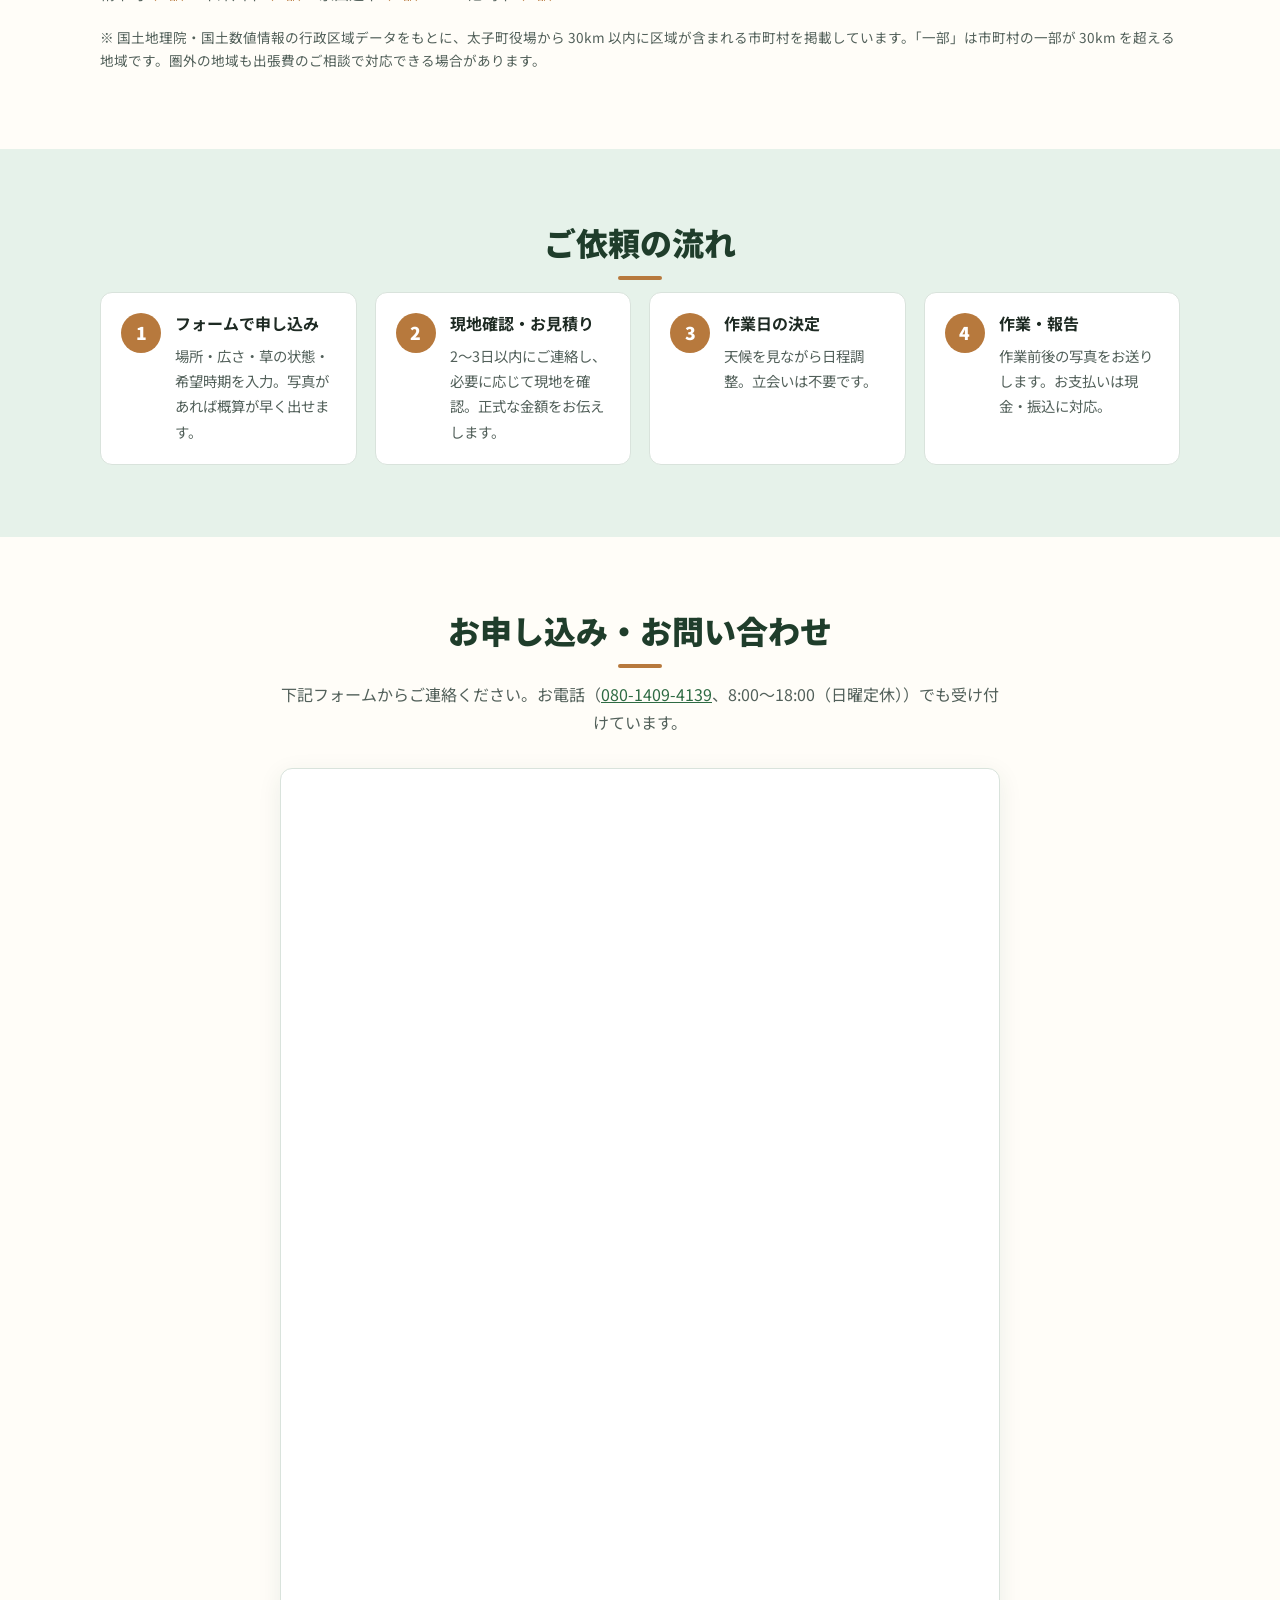
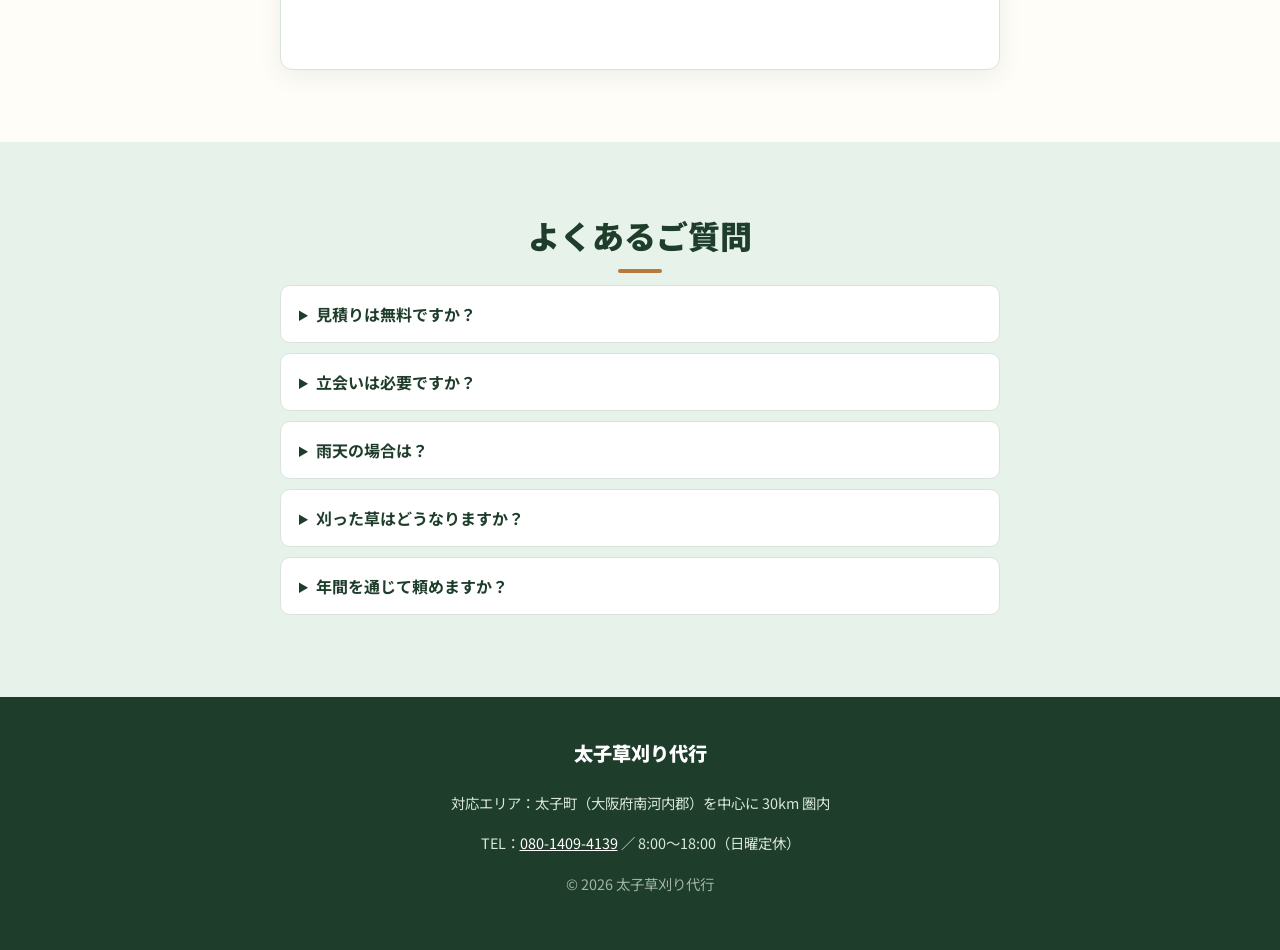
==== commit 5f9bc21a: "30km圏内の市町村を行政区域データから算出し74市町村に更新 - 国土数値情報N03の市町村境界から太子町役場までの最短・最遠距離を計算 - assets/areas.js に市町村データを集約し、" ====
--- a/index.html
+++ b/index.html
@@ -188,21 +188,8 @@
       <div id="map" class="map" aria-label="対応エリア地図"></div>
       <p id="map-note" class="calc-note"></p>
 
-      <div class="area-lists">
-        <div>
-          <h3 class="sub-title">大阪府</h3>
-          <p>太子町・河南町・千早赤阪村・富田林市・羽曳野市・藤井寺市・柏原市・松原市・大阪狭山市・河内長野市・堺市・八尾市・東大阪市・大阪市・高石市・泉大津市・和泉市・忠岡町・岸和田市・大東市・門真市・守口市・四條畷市</p>
-        </div>
-        <div>
-          <h3 class="sub-title">奈良県</h3>
-          <p>葛城市・香芝市・大和高田市・御所市・橿原市・王寺町・上牧町・河合町・広陵町・三郷町・平群町・斑鳩町・安堵町・川西町・三宅町・田原本町・高取町・明日香村・桜井市・大和郡山市・生駒市・天理市・奈良市・五條市・大淀町・下市町・吉野町</p>
-        </div>
-        <div>
-          <h3 class="sub-title">和歌山県</h3>
-          <p>橋本市・かつらぎ町（北部）</p>
-        </div>
-      </div>
-      <p class="calc-note">※ 市町村名は目安です。同じ市内でも 30km を超える地域は出張費をご相談させていただく場合があります。</p>
+      <div class="area-lists" id="area-lists"></div>
+      <p class="calc-note">※ 国土地理院・国土数値情報の行政区域データをもとに、太子町役場から 30km 以内に区域が含まれる市町村を掲載しています。「一部」は市町村の一部が 30km を超える地域です。圏外の地域も出張費のご相談で対応できる場合があります。</p>
     </div>
   </section>
 
@@ -351,6 +338,7 @@
 </footer>
 
 <script src="config.js"></script>
+<script src="assets/areas.js"></script>
 <script src="assets/app.js"></script>
 </body>
 </html>
--- a/assets/style.css
+++ b/assets/style.css
@@ -118,6 +118,7 @@
 .map iframe { width: 100%; height: 100%; border: 0; }
 .area-lists { display: grid; grid-template-columns: repeat(auto-fit, minmax(260px, 1fr)); gap: 0 24px; margin-top: 8px; }
 .area-lists p { color: var(--ink-soft); font-size: .95rem; }
+.area-lists .partial { font-size: .78em; color: var(--earth-500); }
 
 /* flow */
 .flow { list-style: none; padding: 0; margin: 0; display: grid; grid-template-columns: repeat(auto-fit, minmax(230px, 1fr)); gap: 18px; }
